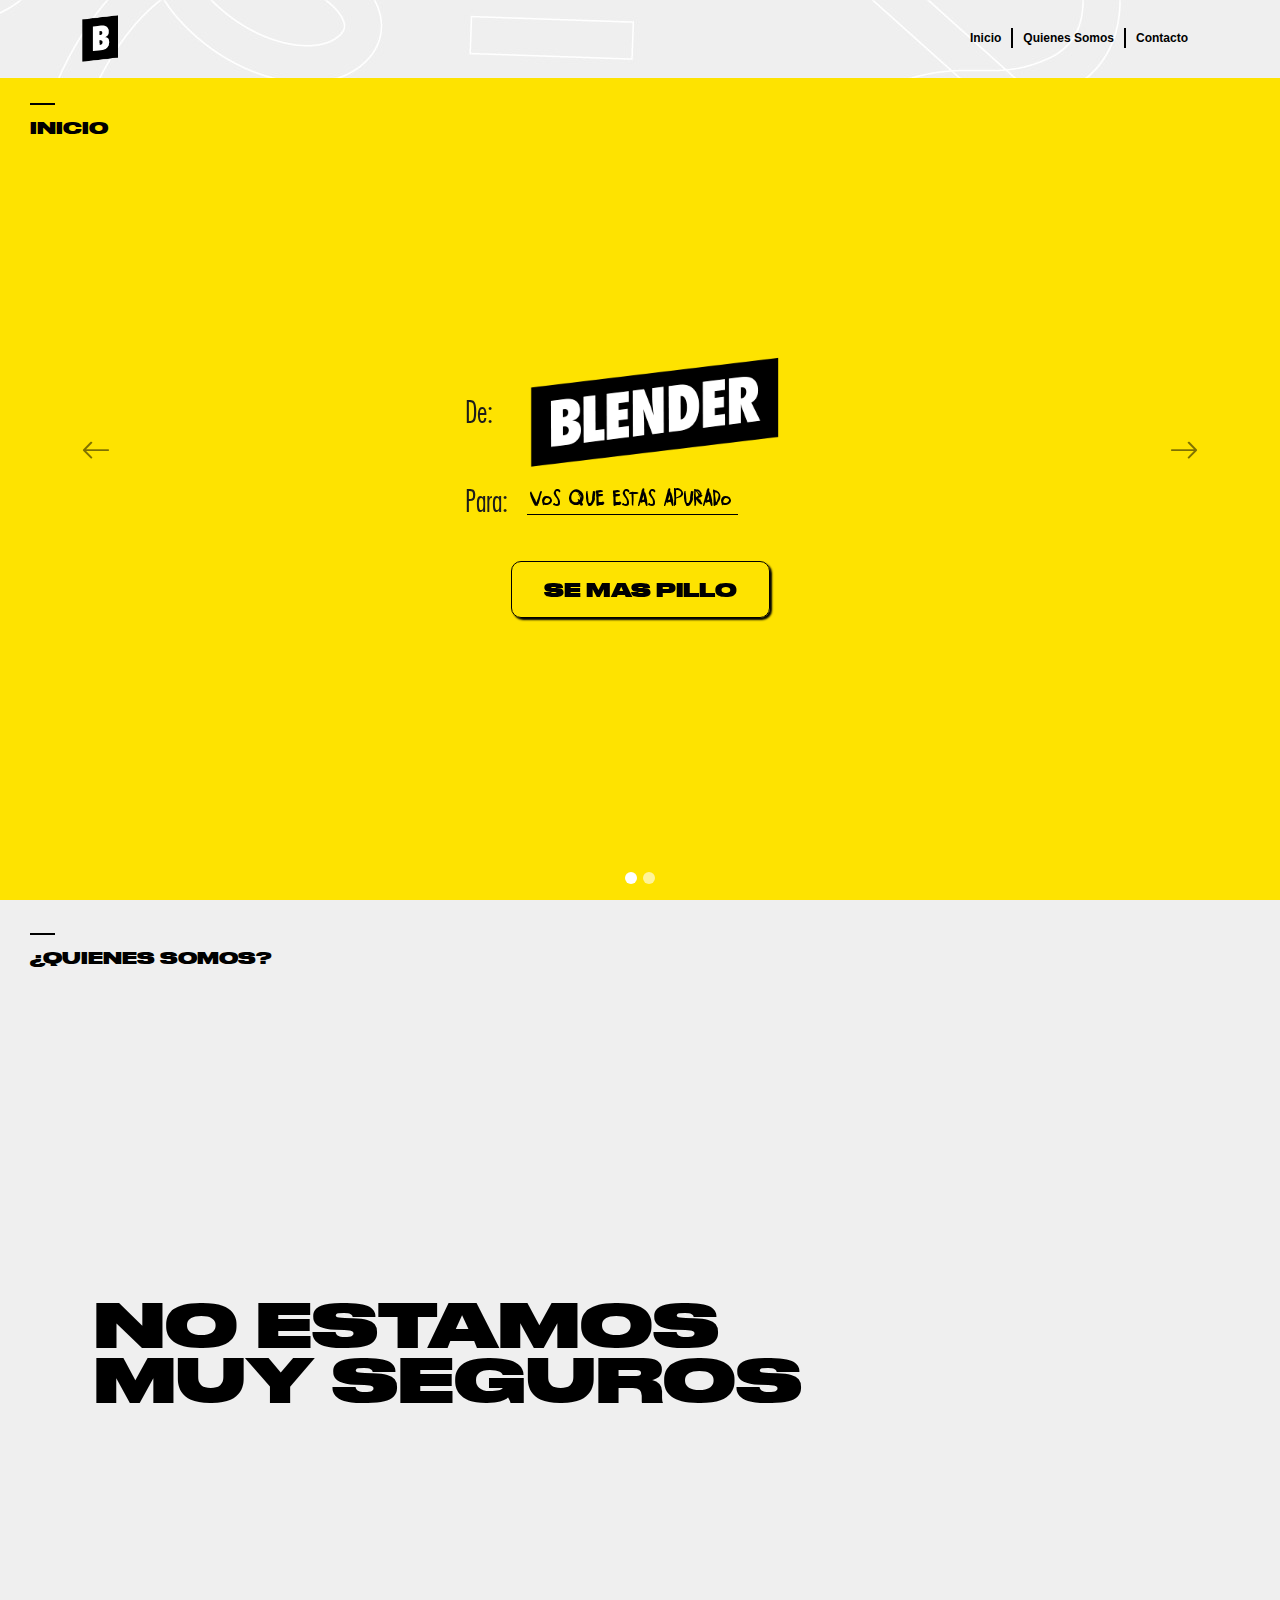
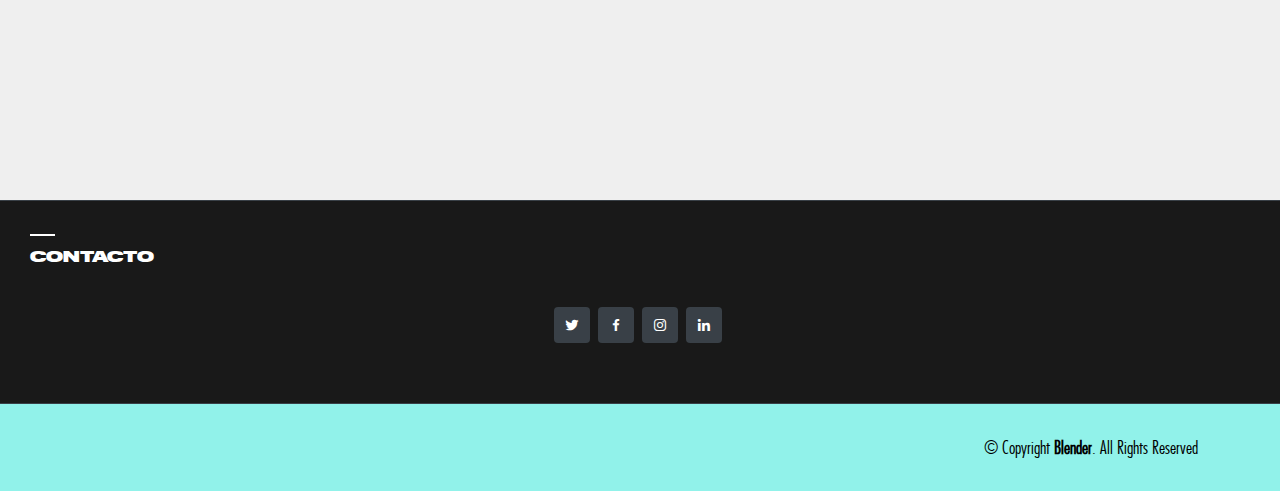
==== index.html @ 7b69eb45 "todo" ====
<!DOCTYPE html>
<html lang="en">

<head>
  <meta charset="utf-8">
  <meta content="width=device-width, initial-scale=1.0" name="viewport">

  <title>Blender</title>
  <meta content="" name="description">
  <meta content="" name="keywords">

  <!-- Favicons -->
  <link href="assets/img/logo.png" rel="icon">
  <link href="assets/img/apple-touch-icon.png" rel="apple-touch-icon">

  <!-- Google Fonts -->
  <link href="https://fonts.googleapis.com/css?family=Open+Sans:300,300i,400,400i,600,600i,700,700i|Raleway:300,300i,400,400i,500,500i,600,600i,700,700i|Poppins:300,300i,400,400i,500,500i,600,600i,700,700i" rel="stylesheet">

  <!-- Vendor CSS Files -->
  <link href="assets/vendor/animate.css/animate.min.css" rel="stylesheet">
  <link href="assets/vendor/bootstrap/css/bootstrap.min.css" rel="stylesheet">
  <link href="assets/vendor/bootstrap-icons/bootstrap-icons.css" rel="stylesheet">
  <link href="assets/vendor/boxicons/css/boxicons.min.css" rel="stylesheet">
  <link href="assets/vendor/glightbox/css/glightbox.min.css" rel="stylesheet">
  <link href="assets/vendor/remixicon/remixicon.css" rel="stylesheet">
  <link href="assets/vendor/swiper/swiper-bundle.min.css" rel="stylesheet">

  <!-- Template Main CSS File -->
  <link href="assets/css/style.css" rel="stylesheet">
</head>

<body>

  <!-- ======= Header ======= -->
  <header id="header" class="fixed-top header-inner-pages">
    <div class="container d-flex align-items-center justify-content-between">

      
      <!-- Uncomment below if you prefer to use an image logo -->
     <a href="index.html" class="logo"><img src="assets/img/logo.png" alt="logo de la blender" class="img-fluid"></a>

      <nav id="navbar" class="navbar">
        <ul>
          <li><a class="nav-link scrollto active" href="#hero">Inicio</a></li>
          <li><a class="nav-link scrollto middle" href="#team">Quienes somos</a></li>
          <li><a class="nav-link scrollto" href="#contact">Contacto</a></li>
        </ul>
        <i class="bi bi-list mobile-nav-toggle"></i>
      </nav><!-- .navbar -->

    </div>
  </header><!-- End Header -->

  <!-- ======= Hero Section ======= -->
  <section id="hero">
    <div id="heroCarousel" data-bs-interval="5000" class="carousel slide carousel-fade" data-bs-ride="carousel">

      <ol class="carousel-indicators" id="hero-carousel-indicators"></ol>

      <div class="carousel-inner" role="listbox">
        <div class="overlay top left inicio">
          Inicio
        </div>
        <!-- Slide 1 -->
        <div class="carousel-item active">
          <div class="carousel-container">
            <div class="container">
              <form class="formHome animated fadeInUp">
                <div class="form-group row">
                  <label for="staticEmail" class="col-xs-12 col-lg-2 col-form-label futura">De:</label>
                  <div class="col-xs-12 col-lg-10 blockLogo">
                    <img src="assets/img/logoBig.png" alt="logo" class="img-fluid imgLogo">
                  </div>
                </div>
                <div class="form-group row">
                  <label for="inputPassword" class="col-xs-12 col-lg-2 col-form-label futura">Para:</label>
                  <div class="col-xs-12 col-lg-10 inputblock">
                    <input type="email" class="inputSemas" aria-describedby="emailHelp" placeholder="Vos que estás apurado">
                  </div>
                </div>
                <button href="#about" type="submit" class="btn-get-started animated fadeInUp scrollto semas">Se mas pillo</button>
              </form>
            </div>
          </div>
        </div>

        <!-- Slide 2 -->
        <div class="carousel-item slideVideo">
          <div class="carousel-container">
            <video autoplay muted loop id="myVideo">
              <source src="assets/img/video.mp4" type="video/mp4">
            </video>
            <div class="container">
              <a href="#about" class="btn-get-started animated fadeInUp scrollto semas">Se mas feliz</a>
            </div>
          </div>
        </div>
      </div>
      
      <a class="carousel-control-prev" href="#heroCarousel" role="button" data-bs-slide="prev">
        <span class="carousel-control-prev-icon bi bi-arrow-left" aria-hidden="true"></span>
      </a>
      <a class="carousel-control-next" href="#heroCarousel" role="button" data-bs-slide="next">
        <span class="carousel-control-next-icon bi bi-arrow-right" aria-hidden="true"></span>
      </a>

    </div>
  </section><!-- End Hero -->

  <main id="main">


    <!-- ======= Cta Section ======= -->
    <section id="team" class="cta">
      <div class="container">
        <div class="overlay top left quienes">
          ¿Quienes somos?
        </div>
        <div class="container">
          <span class="noestamosTitle">No estamos muy seguros</span>
        </div>
      </div>
    </section><!-- End Cta Section -->
  </main><!-- End #main -->

  <!-- ======= Footer ======= -->
  <footer id="footer">

    <div id="contact" class="footer-top">
      <div class="container-fluid">
        <div class="row justify-content-center">
          <div class="overlay top left contacto">
            Contacto
          </div>
            <div class="row">
              <div class="footer-info">
                <div class="social-links mt-3">
                  <a href="#" class="twitter"><i class="bx bxl-twitter"></i></a>
                  <a href="#" class="facebook"><i class="bx bxl-facebook"></i></a>
                  <a href="#" class="instagram"><i class="bx bxl-instagram"></i></a>
                  <a href="#" class="linkedin"><i class="bx bxl-linkedin"></i></a>
                </div>
              </div>

            </div>
        </div>
      </div>
    </div>

    <div class="container">
      <div class="copyright">
        &copy; Copyright <strong><span>Blender</span></strong>. All Rights Reserved
      </div>
    </div>
  </footer><!-- End Footer -->

  <div id="preloader"></div>
  <a href="#" class="back-to-top d-flex align-items-center justify-content-center"><i class="bi bi-arrow-up-short"></i></a>

  <!-- Vendor JS Files -->
  <script src="assets/vendor/purecounter/purecounter_vanilla.js"></script>
  <script src="assets/vendor/bootstrap/js/bootstrap.bundle.min.js"></script>
  <script src="assets/vendor/glightbox/js/glightbox.min.js"></script>
  <script src="assets/vendor/isotope-layout/isotope.pkgd.min.js"></script>
  <script src="assets/vendor/swiper/swiper-bundle.min.js"></script>
  <script src="assets/vendor/waypoints/noframework.waypoints.js"></script>
  <script src="assets/vendor/php-email-form/validate.js"></script>

  <!-- Template Main JS File -->
  <script src="assets/js/main.js"></script>

</body>

</html>
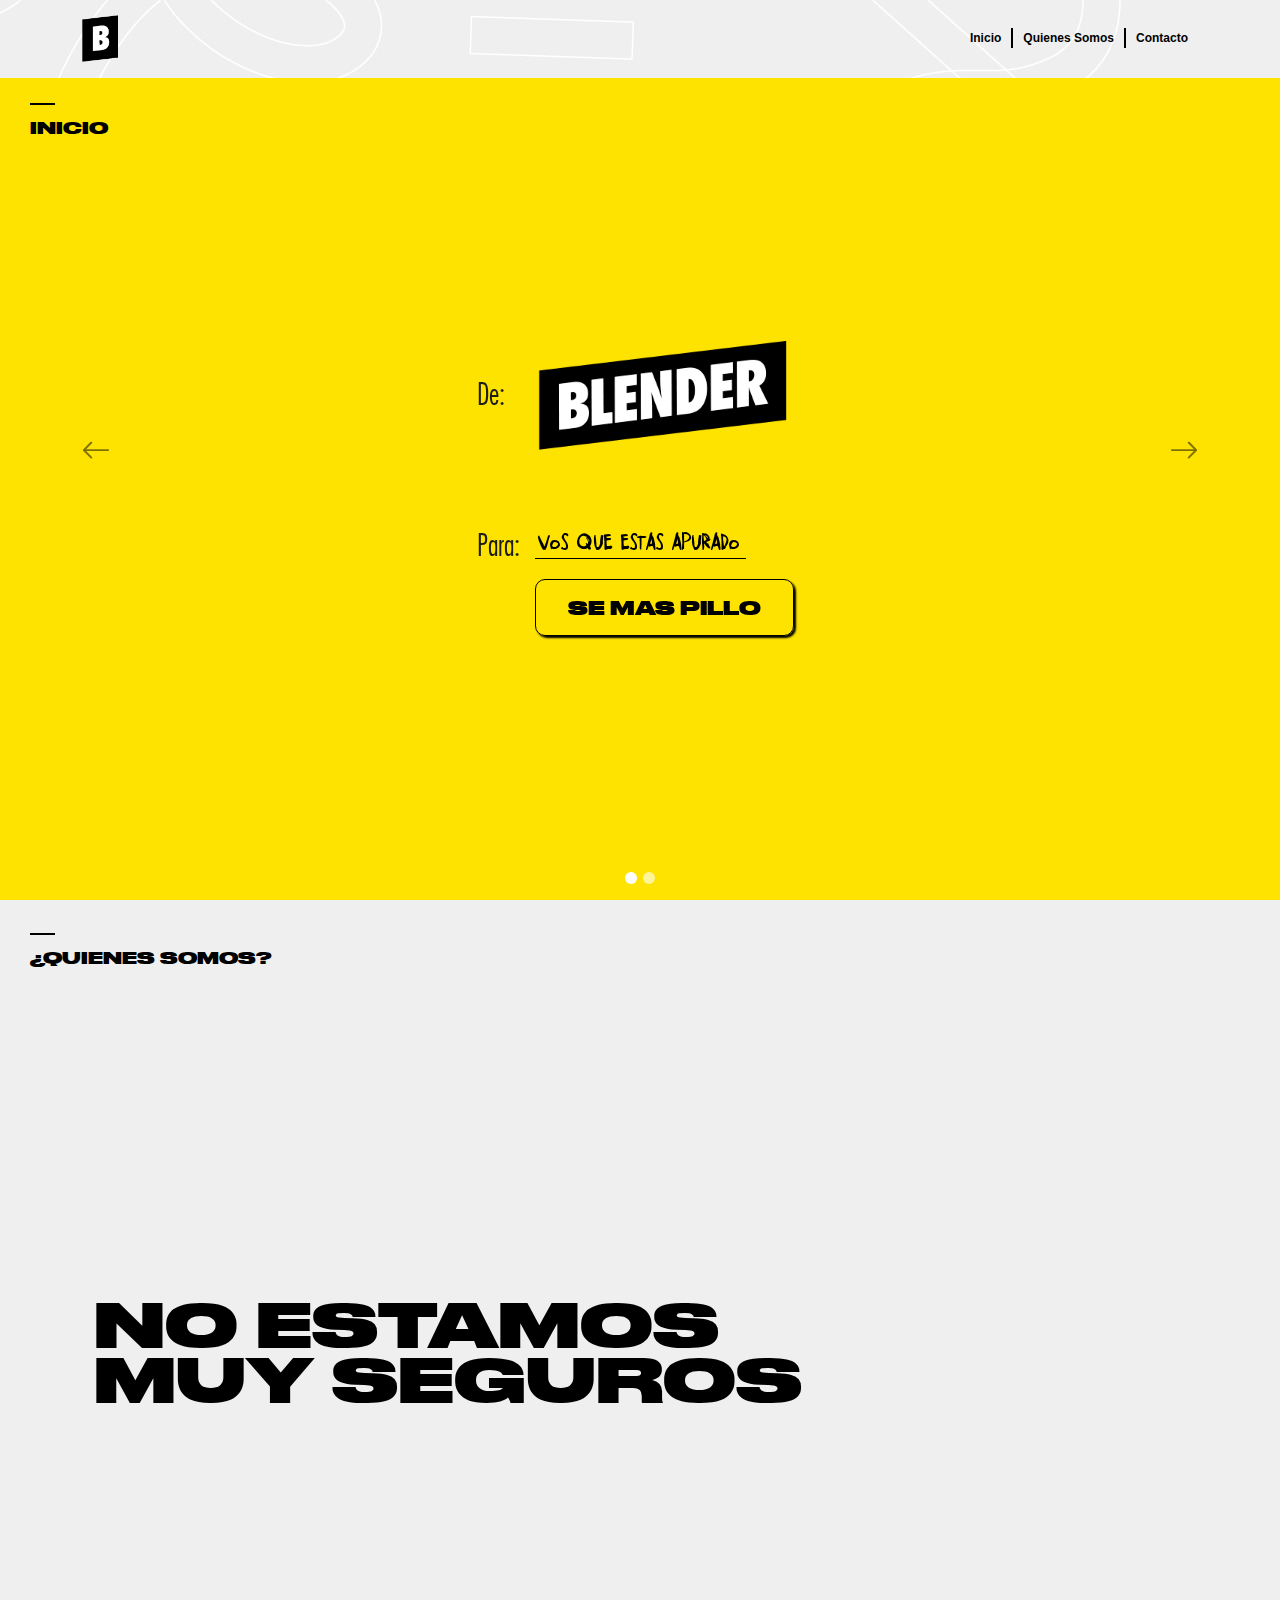
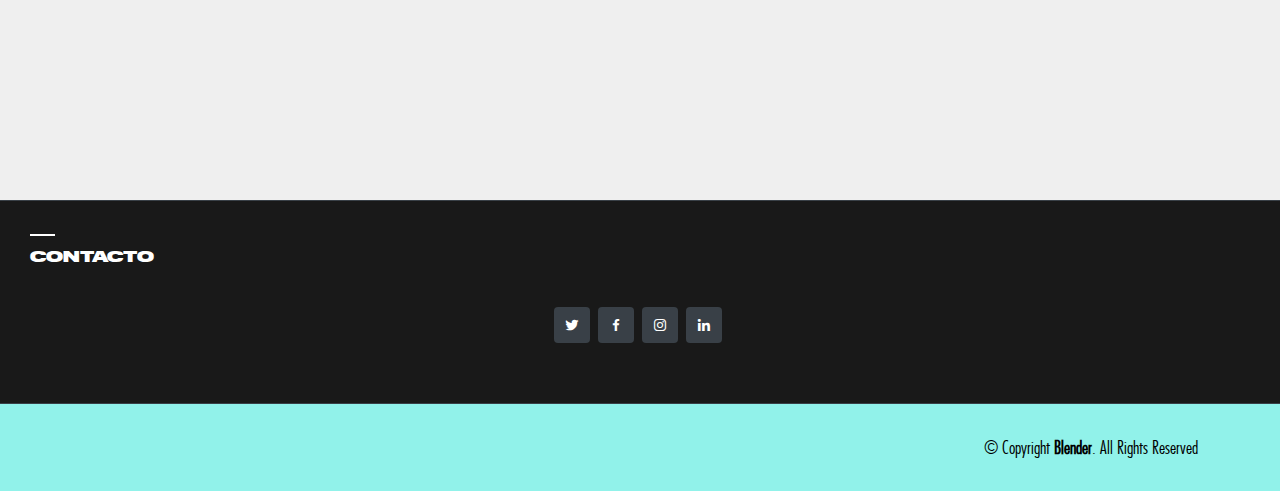
==== commit b2c620a7: "integracion con mailchimp, elimino el tag form de mas que habia" ====
--- a/index.html
+++ b/index.html
@@ -30,12 +30,9 @@
 </head>
 
 <body>
-
   <!-- ======= Header ======= -->
   <header id="header" class="fixed-top header-inner-pages">
     <div class="container d-flex align-items-center justify-content-between">
-
-      
       <!-- Uncomment below if you prefer to use an image logo -->
      <a href="index.html" class="logo"><img src="assets/img/logo.png" alt="logo de la blender" class="img-fluid"></a>
 
@@ -64,8 +61,7 @@
         <!-- Slide 1 -->
         <div class="carousel-item active">
           <div class="carousel-container">
-            <div class="container">
-              <form class="formHome animated fadeInUp">
+            <div class="container formBlock">
                 <div class="form-group row">
                   <label for="staticEmail" class="col-xs-12 col-lg-2 col-form-label futura">De:</label>
                   <div class="col-xs-12 col-lg-10 blockLogo">
@@ -75,11 +71,31 @@
                 <div class="form-group row">
                   <label for="inputPassword" class="col-xs-12 col-lg-2 col-form-label futura">Para:</label>
                   <div class="col-xs-12 col-lg-10 inputblock">
-                    <input type="email" class="inputSemas" aria-describedby="emailHelp" placeholder="Vos que estás apurado">
+                    <!--<input type="email" name="email" class="inputSemas" aria-describedby="emailHelp" placeholder="Vos que estás apurado">-->
+                    <div id="mc_embed_signup">
+                        <form action="https://gmail.us17.list-manage.com/subscribe/post?u=00738f355a11528b6ec61c005&amp;id=76365dbe43&amp;f_id=002557e0f0" method="post" id="mc-embedded-subscribe-form" name="mc-embedded-subscribe-form" class="animated fadeInUp formHome validate" target="_blank" novalidate>
+                          <div id="mc_embed_signup_scroll">
+                            <div class="mc-field-group">
+                              <input type="email" placeholder="Vos que estás apurado" value="" name="EMAIL" class="required email inputSemas" id="mce-EMAIL" required>
+                              <span id="mce-EMAIL-HELPERTEXT" class="helper_text"></span>
+                            </div>
+                            <div id="mce-responses" class="clear">
+                              <div class="response" id="mce-error-response" style="display:none"></div>
+                              <div class="response" id="mce-success-response" style="display:none"></div>
+                            </div> 
+                            <div style="position: absolute; left: -5000px;" aria-hidden="true">
+                              <input type="text" name="b_00738f355a11528b6ec61c005_76365dbe43" tabindex="-1" value="">
+                            </div>
+                            <div class="clear">
+                              <input type="submit" value="Se mas pillo" name="subscribe" id="mc-embedded-subscribe" class="button btn-get-started animated fadeInUp scrollto semas subscribe">
+                            </div>
+                          </div>
+                        </form>
+                    </div>
+                  <!--End mc_embed_signup-->
                   </div>
                 </div>
-                <button href="#about" type="submit" class="btn-get-started animated fadeInUp scrollto semas">Se mas pillo</button>
-              </form>
+                <!--<button href="#about" type="submit" id="submit-form" class="btn-get-started animated fadeInUp scrollto semas">Se mas pillo</button>-->
             </div>
           </div>
         </div>
@@ -90,8 +106,8 @@
             <video autoplay muted loop id="myVideo">
               <source src="assets/img/video.mp4" type="video/mp4">
             </video>
-            <div class="container">
-              <a href="#about" class="btn-get-started animated fadeInUp scrollto semas">Se mas feliz</a>
+            <div class="container btnSemas">
+              <a target="_blank" href="https://www.youtube.com/watch?v=92ykd5WiS4Q" class="btn-get-started animated fadeInUp scrollto semas">Se mas feliz</a>
             </div>
           </div>
         </div>
@@ -125,7 +141,6 @@
 
   <!-- ======= Footer ======= -->
   <footer id="footer">
-
     <div id="contact" class="footer-top">
       <div class="container-fluid">
         <div class="row justify-content-center">
@@ -141,7 +156,6 @@
                   <a href="#" class="linkedin"><i class="bx bxl-linkedin"></i></a>
                 </div>
               </div>
-
             </div>
         </div>
       </div>
@@ -160,15 +174,17 @@
   <!-- Vendor JS Files -->
   <script src="assets/vendor/purecounter/purecounter_vanilla.js"></script>
   <script src="assets/vendor/bootstrap/js/bootstrap.bundle.min.js"></script>
-  <script src="assets/vendor/glightbox/js/glightbox.min.js"></script>
-  <script src="assets/vendor/isotope-layout/isotope.pkgd.min.js"></script>
   <script src="assets/vendor/swiper/swiper-bundle.min.js"></script>
   <script src="assets/vendor/waypoints/noframework.waypoints.js"></script>
   <script src="assets/vendor/php-email-form/validate.js"></script>
 
+
   <!-- Template Main JS File -->
+  <script src="https://code.jquery.com/jquery-3.6.3.js" integrity="sha256-nQLuAZGRRcILA+6dMBOvcRh5Pe310sBpanc6+QBmyVM=" crossorigin="anonymous"></script>
   <script src="assets/js/main.js"></script>
 
+  <script type='text/javascript' src='//s3.amazonaws.com/downloads.mailchimp.com/js/mc-validate.js'></script>
+  <script type='text/javascript'>(function($) {window.fnames = new Array(); window.ftypes = new Array();fnames[0]='EMAIL';ftypes[0]='email';fnames[1]='FNAME';ftypes[1]='text';fnames[2]='LNAME';ftypes[2]='text';fnames[3]='ADDRESS';ftypes[3]='address';fnames[4]='PHONE';ftypes[4]='phone';}(jQuery));var $mcj = jQuery.noConflict(true);</script>
 </body>
 
 </html>--- a/assets/css/style.css
+++ b/assets/css/style.css
@@ -569,302 +569,6 @@
   padding: 80px 0;
 }
 
-.section-bg {
-  background-color: #fafafb;
-}
-
-.section-title {
-  text-align: center;
-  padding-bottom: 50px;
-}
-
-.section-title h2 {
-  font-size: 13px;
-  letter-spacing: 1px;
-  font-weight: 700;
-  padding: 8px 20px;
-  margin: 0;
-  background: #f5f9fc;
-  color: #428bca;
-  display: inline-block;
-  text-transform: uppercase;
-  border-radius: 50px;
-}
-
-.section-title h3 {
-  margin: 15px 0 0 0;
-  font-size: 32px;
-  font-weight: 700;
-}
-
-.section-title h3 span {
-  color: #428bca;
-}
-
-.section-title p {
-  margin: 15px auto 0 auto;
-  font-weight: 500;
-  color: #919191;
-}
-
-@media (min-width: 1024px) {
-  .section-title p {
-    width: 50%;
-  }
-}
-
-/*--------------------------------------------------------------
-# About
---------------------------------------------------------------*/
-.about .icon-boxes h3 {
-  font-size: 28px;
-  font-weight: 700;
-  color: #394047;
-  margin-bottom: 15px;
-}
-
-.about .icon-box {
-  margin-top: 40px;
-}
-
-.about .icon-box .icon {
-  float: left;
-  display: flex;
-  align-items: center;
-  justify-content: center;
-  width: 64px;
-  height: 64px;
-  border: 2px solid #b9d4ec;
-  border-radius: 50px;
-  transition: 0.5s;
-}
-
-.about .icon-box .icon i {
-  color: #428bca;
-  font-size: 32px;
-}
-
-.about .icon-box:hover .icon {
-  background: #428bca;
-  border-color: #428bca;
-}
-
-.about .icon-box:hover .icon i {
-  color: #fff;
-}
-
-.about .icon-box .title {
-  margin-left: 85px;
-  font-weight: 700;
-  margin-bottom: 10px;
-  font-size: 18px;
-}
-
-.about .icon-box .title a {
-  color: #343a40;
-  transition: 0.3s;
-}
-
-.about .icon-box .title a:hover {
-  color: #428bca;
-}
-
-.about .icon-box .description {
-  margin-left: 85px;
-  line-height: 24px;
-  font-size: 14px;
-}
-
-.about .video-box {
-  background: url("../img/about.jpg") center center no-repeat;
-  background-size: cover;
-  min-height: 500px;
-}
-
-.about .play-btn {
-  width: 94px;
-  height: 94px;
-  background: radial-gradient(#428bca 50%, rgba(66, 139, 202, 0.4) 52%);
-  border-radius: 50%;
-  display: block;
-  position: absolute;
-  left: calc(50% - 47px);
-  top: calc(50% - 47px);
-  overflow: hidden;
-}
-
-.about .play-btn::after {
-  content: "";
-  position: absolute;
-  left: 50%;
-  top: 50%;
-  transform: translateX(-40%) translateY(-50%);
-  width: 0;
-  height: 0;
-  border-top: 10px solid transparent;
-  border-bottom: 10px solid transparent;
-  border-left: 15px solid #fff;
-  z-index: 100;
-  transition: all 400ms cubic-bezier(0.55, 0.055, 0.675, 0.19);
-}
-
-.about .play-btn::before {
-  content: "";
-  position: absolute;
-  width: 120px;
-  height: 120px;
-  animation-delay: 0s;
-  animation: pulsate-btn 2s;
-  animation-direction: forwards;
-  animation-iteration-count: infinite;
-  animation-timing-function: steps;
-  opacity: 1;
-  border-radius: 50%;
-  border: 5px solid rgba(66, 139, 202, 0.7);
-  top: -15%;
-  left: -15%;
-  background: rgba(198, 16, 0, 0);
-}
-
-.about .play-btn:hover::after {
-  border-left: 15px solid #428bca;
-  transform: scale(20);
-}
-
-.about .play-btn:hover::before {
-  content: "";
-  position: absolute;
-  left: 50%;
-  top: 50%;
-  transform: translateX(-40%) translateY(-50%);
-  width: 0;
-  height: 0;
-  border: none;
-  border-top: 10px solid transparent;
-  border-bottom: 10px solid transparent;
-  border-left: 15px solid #fff;
-  z-index: 200;
-  animation: none;
-  border-radius: 0;
-}
-
-@keyframes pulsate-btn {
-  0% {
-    transform: scale(0.6, 0.6);
-    opacity: 1;
-  }
-
-  100% {
-    transform: scale(1, 1);
-    opacity: 0;
-  }
-}
-
-/*--------------------------------------------------------------
-# Counts
---------------------------------------------------------------*/
-.counts {
-  padding: 80px 0 60px 0;
-}
-
-.counts .counters span {
-  font-size: 48px;
-  display: block;
-  color: #428bca;
-  font-weight: 700;
-}
-
-.counts .counters p {
-  padding: 0;
-  margin: 0 0 20px 0;
-  font-family: "Raleway", sans-serif;
-  font-size: 15px;
-  font-weight: 500;
-}
-
-/*--------------------------------------------------------------
-# Skills
---------------------------------------------------------------*/
-.skills {
-  padding-top: 0;
-}
-
-.skills .progress {
-  height: 60px;
-  display: block;
-  background: none;
-  border-radius: 0;
-}
-
-.skills .progress .skill {
-  padding: 10px 0;
-  margin: 0;
-  text-transform: uppercase;
-  display: block;
-  font-weight: 600;
-  font-family: "Poppins", sans-serif;
-  color: #394047;
-}
-
-.skills .progress .skill .val {
-  float: right;
-  font-style: normal;
-}
-
-.skills .progress-bar-wrap {
-  background: #e3e6e9;
-}
-
-.skills .progress-bar {
-  width: 1px;
-  height: 10px;
-  transition: 0.9s;
-  background-color: #428bca;
-}
-
-/*--------------------------------------------------------------
-# Services
---------------------------------------------------------------*/
-.services {
-  padding-bottom: 30px;
-}
-
-.services .icon-box {
-  margin-bottom: 60px;
-}
-
-.services .icon {
-  float: left;
-}
-
-.services .icon i {
-  color: #428bca;
-  font-size: 36px;
-  line-height: 1;
-}
-
-.services .title {
-  margin-left: 60px;
-  font-weight: 700;
-  margin-bottom: 15px;
-  font-size: 18px;
-}
-
-.services .title a {
-  color: #343a40;
-  transition: 0.3s;
-}
-
-.services .icon-box:hover .title a {
-  color: #428bca;
-}
-
-.services .description {
-  margin-left: 60px;
-  line-height: 24px;
-  font-size: 14px;
-}
-
 /*--------------------------------------------------------------
 # Cta
 --------------------------------------------------------------*/
@@ -908,256 +612,6 @@
 }
 
 /*--------------------------------------------------------------
-# Portfolio
---------------------------------------------------------------*/
-.portfolio .portfolio-item {
-  margin-bottom: 30px;
-}
-
-.portfolio #portfolio-flters {
-  padding: 0;
-  margin: 0 auto 20px auto;
-  list-style: none;
-  text-align: center;
-}
-
-.portfolio #portfolio-flters li {
-  cursor: pointer;
-  display: inline-block;
-  padding: 8px 15px 10px 15px;
-  font-size: 14px;
-  font-weight: 600;
-  line-height: 1;
-  text-transform: uppercase;
-  color: #444444;
-  margin-bottom: 5px;
-  transition: all 0.3s ease-in-out;
-  border-radius: 3px;
-}
-
-.portfolio #portfolio-flters li:hover,
-.portfolio #portfolio-flters li.filter-active {
-  color: #fff;
-  background: #428bca;
-}
-
-.portfolio #portfolio-flters li:last-child {
-  margin-right: 0;
-}
-
-.portfolio .portfolio-wrap {
-  transition: 0.3s;
-  position: relative;
-  overflow: hidden;
-  z-index: 1;
-  background: rgba(57, 64, 71, 0.6);
-}
-
-.portfolio .portfolio-wrap::before {
-  content: "";
-  background: rgba(57, 64, 71, 0.6);
-  position: absolute;
-  left: 0;
-  right: 0;
-  top: 0;
-  bottom: 0;
-  transition: all ease-in-out 0.3s;
-  z-index: 2;
-  opacity: 0;
-}
-
-.portfolio .portfolio-wrap img {
-  transition: all ease-in-out 0.3s;
-}
-
-.portfolio .portfolio-wrap .portfolio-info {
-  opacity: 0;
-  position: absolute;
-  top: 0;
-  left: 0;
-  right: 0;
-  bottom: 0;
-  z-index: 3;
-  transition: all ease-in-out 0.3s;
-  display: flex;
-  flex-direction: column;
-  justify-content: flex-end;
-  align-items: flex-start;
-  padding: 20px;
-}
-
-.portfolio .portfolio-wrap .portfolio-info h4 {
-  font-size: 20px;
-  color: #fff;
-  font-weight: 600;
-}
-
-.portfolio .portfolio-wrap .portfolio-info p {
-  color: rgba(255, 255, 255, 0.7);
-  font-size: 14px;
-  text-transform: uppercase;
-  padding: 0;
-  margin: 0;
-  font-style: italic;
-}
-
-.portfolio .portfolio-wrap .portfolio-links {
-  text-align: center;
-  z-index: 4;
-}
-
-.portfolio .portfolio-wrap .portfolio-links a {
-  color: #fff;
-  margin: 0 5px 0 0;
-  font-size: 28px;
-  display: inline-block;
-  transition: 0.3s;
-}
-
-.portfolio .portfolio-wrap .portfolio-links a:hover {
-  color: #6aa3d5;
-}
-
-.portfolio .portfolio-wrap:hover::before {
-  opacity: 1;
-}
-
-.portfolio .portfolio-wrap:hover img {
-  transform: scale(1.2);
-}
-
-.portfolio .portfolio-wrap:hover .portfolio-info {
-  opacity: 1;
-}
-
-/*--------------------------------------------------------------
-# Portfolio Details
---------------------------------------------------------------*/
-.portfolio-details {
-  padding-top: 40px;
-}
-
-.portfolio-details .portfolio-details-slider img {
-  width: 100%;
-}
-
-.portfolio-details .portfolio-details-slider .swiper-pagination {
-  margin-top: 20px;
-  position: relative;
-}
-
-.portfolio-details .portfolio-details-slider .swiper-pagination .swiper-pagination-bullet {
-  width: 12px;
-  height: 12px;
-  background-color: #fff;
-  opacity: 1;
-  border: 1px solid #428bca;
-}
-
-.portfolio-details .portfolio-details-slider .swiper-pagination .swiper-pagination-bullet-active {
-  background-color: #428bca;
-}
-
-.portfolio-details .portfolio-info {
-  padding: 30px;
-  box-shadow: 0px 0 30px rgba(57, 64, 71, 0.08);
-}
-
-.portfolio-details .portfolio-info h3 {
-  font-size: 22px;
-  font-weight: 700;
-  margin-bottom: 20px;
-  padding-bottom: 20px;
-  border-bottom: 1px solid #eee;
-}
-
-.portfolio-details .portfolio-info ul {
-  list-style: none;
-  padding: 0;
-  font-size: 15px;
-}
-
-.portfolio-details .portfolio-info ul li+li {
-  margin-top: 10px;
-}
-
-.portfolio-details .portfolio-description {
-  padding-top: 30px;
-}
-
-.portfolio-details .portfolio-description h2 {
-  font-size: 26px;
-  font-weight: 700;
-  margin-bottom: 20px;
-}
-
-.portfolio-details .portfolio-description p {
-  padding: 0;
-}
-
-/*--------------------------------------------------------------
-# Testimonials
---------------------------------------------------------------*/
-.testimonials .testimonials-carousel,
-.testimonials .testimonials-slider {
-  overflow: hidden;
-}
-
-.testimonials .testimonial-item {
-  box-sizing: content-box;
-  padding: 40px;
-  box-shadow: 0px 2px 12px rgba(0, 0, 0, 0.08);
-  position: relative;
-  background: #fff;
-}
-
-.testimonials .testimonial-item .testimonial-img {
-  width: 90px;
-  border-radius: 10px;
-  border: 6px solid #fff;
-  float: left;
-  margin: 0 10px 0 0;
-}
-
-.testimonials .testimonial-item h3 {
-  font-size: 18px;
-  font-weight: bold;
-  margin: 10px 0 5px 0;
-  color: #394047;
-}
-
-.testimonials .testimonial-item h4 {
-  font-size: 14px;
-  color: #999;
-  margin: 0;
-}
-
-.testimonials .testimonial-item .quote-icon-left,
-.testimonials .testimonial-item .quote-icon-right {
-  color: #b9d4ec;
-  font-size: 26px;
-}
-
-.testimonials .testimonial-item .quote-icon-left {
-  display: inline-block;
-  left: -5px;
-  position: relative;
-}
-
-.testimonials .testimonial-item .quote-icon-right {
-  display: inline-block;
-  right: -5px;
-  position: relative;
-  top: 10px;
-}
-
-.testimonials .testimonial-item p {
-  font-style: italic;
-  margin: 15px 0 0 0;
-  padding: 0;
-}
-
-/*--------------------------------------------------------------
 # Team
 --------------------------------------------------------------*/
 .team .member {
@@ -1379,47 +833,6 @@
   100% {
     transform: rotate(360deg);
   }
-}
-
-/*--------------------------------------------------------------
-# Breadcrumbs
---------------------------------------------------------------*/
-.breadcrumbs {
-  padding: 15px 0;
-  background: #f7f8f8;
-  min-height: 40px;
-  margin-top: 70px;
-}
-
-@media (max-width: 992px) {
-  .breadcrumbs {
-    margin-top: 58px;
-  }
-}
-
-.breadcrumbs h2 {
-  font-size: 28px;
-  font-weight: 600;
-}
-
-.breadcrumbs ol {
-  display: flex;
-  flex-wrap: wrap;
-  list-style: none;
-  padding: 0 0 10px 0;
-  margin: 0;
-  font-size: 14px;
-}
-
-.breadcrumbs ol li+li {
-  padding-left: 10px;
-}
-
-.breadcrumbs ol li+li::before {
-  display: inline-block;
-  padding-right: 10px;
-  color: #505a63;
-  content: "/";
 }
 
 /*--------------------------------------------------------------
@@ -1678,6 +1091,15 @@
   .blockLogo {
     display: flex;
   }
+  div#mc_embed_signup {
+    margin-top: 77px;
+  }
+  input#mc-embedded-subscribe {
+    display: block !important;
+  }
+  .formBlock {
+    text-align: inherit !important;
+  }
 }
 
 @media only screen and (max-width: 600px) {
@@ -1686,7 +1108,27 @@
   }
 }
 
-input.inputSemas::placeholder{
+img.img-fluid.imgLogo {
+  width: 255px;
+}
+
+video#myVideo {
+  object-fit: cover;
+  width: 100vw;
+  height: 100vh;
+  position: absolute;
+}
+
+.btnSemas{
+  z-index: 9;
+}
+
+input#mc-embedded-subscribe {
+  background-color: transparent;
+  margin-top: 20px;
+}
+
+input#mce-EMAIL::placeholder {
   font-family: "SAYesenin", sans-serif;
   font-size: 24px;
   color: #000;
@@ -1697,14 +1139,7 @@
   outline: none;
 }
 
-img.img-fluid.imgLogo {
-  width: 255px;
-}
-
-video#myVideo {
-  position: fixed;
-  right: 0;
-  bottom: 0;
-  min-width: 100%;
-  min-height: 100%;
+.formBlock{
+  width: 350px;
+  margin: 0 auto;
 }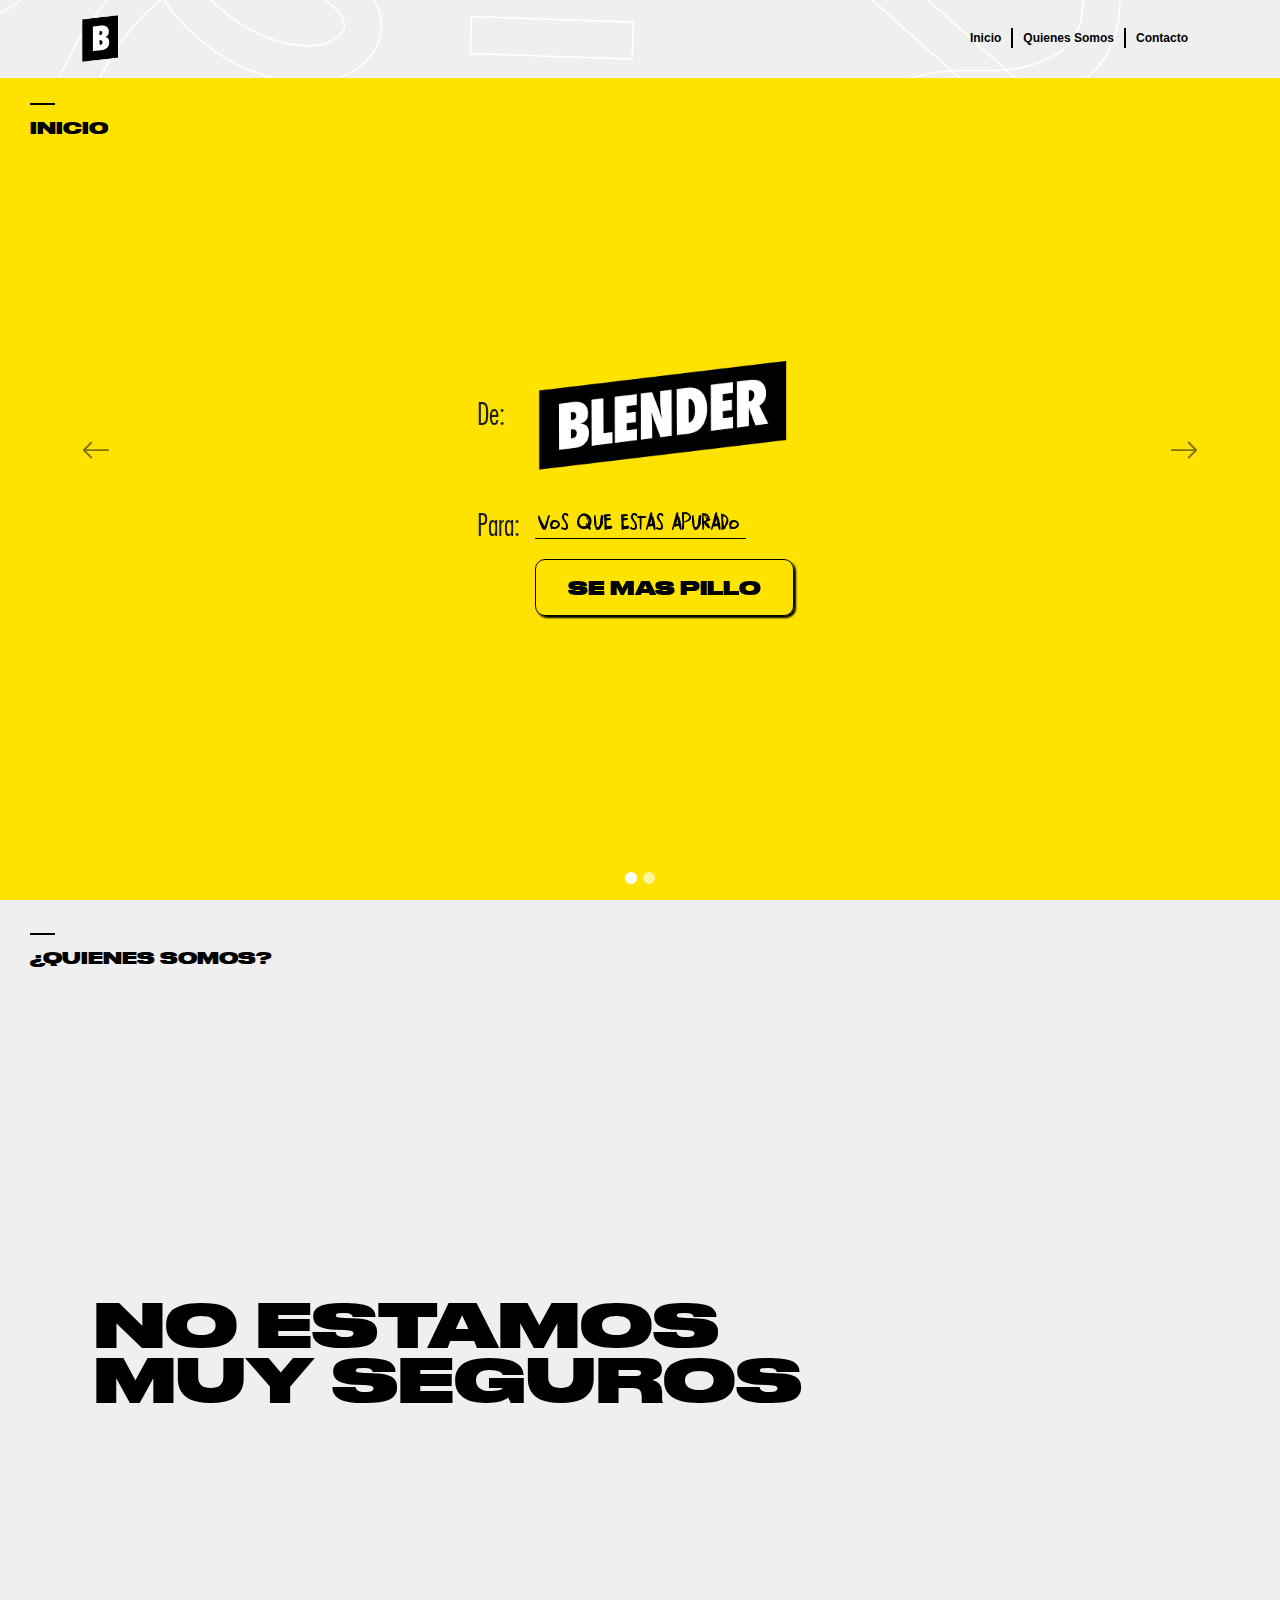
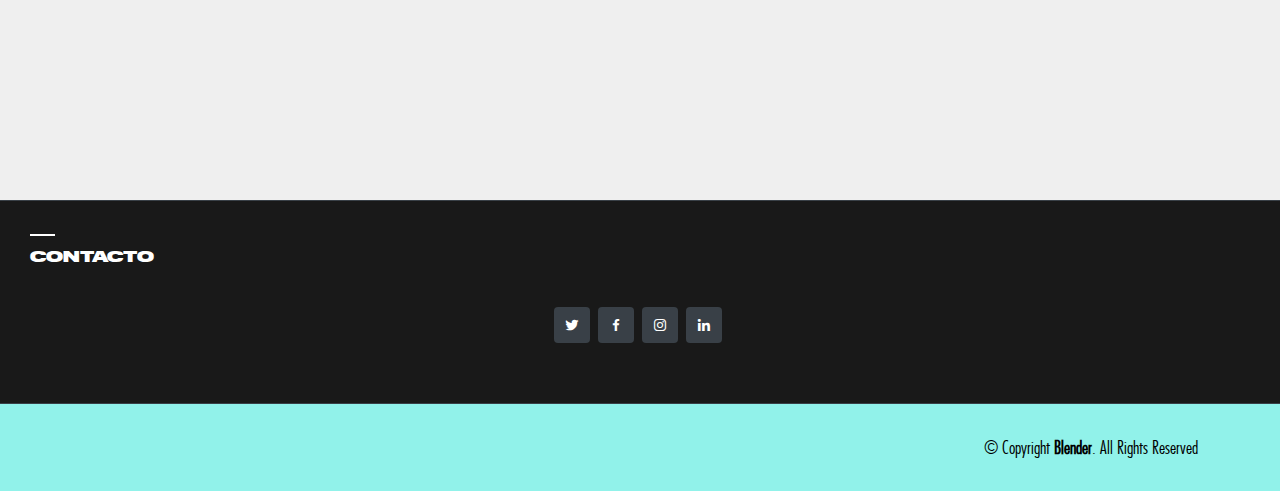
==== commit 0ac64f72: "borro lo que no va" ====
--- a/index.html
+++ b/index.html
@@ -68,7 +68,7 @@
                     <img src="assets/img/logoBig.png" alt="logo" class="img-fluid imgLogo">
                   </div>
                 </div>
-                <div class="form-group row">
+                <div class="form-group row form2">
                   <label for="inputPassword" class="col-xs-12 col-lg-2 col-form-label futura">Para:</label>
                   <div class="col-xs-12 col-lg-10 inputblock">
                     <!--<input type="email" name="email" class="inputSemas" aria-describedby="emailHelp" placeholder="Vos que estás apurado">-->
@@ -180,9 +180,7 @@
 
 
   <!-- Template Main JS File -->
-  <script src="https://code.jquery.com/jquery-3.6.3.js" integrity="sha256-nQLuAZGRRcILA+6dMBOvcRh5Pe310sBpanc6+QBmyVM=" crossorigin="anonymous"></script>
   <script src="assets/js/main.js"></script>
-
   <script type='text/javascript' src='//s3.amazonaws.com/downloads.mailchimp.com/js/mc-validate.js'></script>
   <script type='text/javascript'>(function($) {window.fnames = new Array(); window.ftypes = new Array();fnames[0]='EMAIL';ftypes[0]='email';fnames[1]='FNAME';ftypes[1]='text';fnames[2]='LNAME';ftypes[2]='text';fnames[3]='ADDRESS';ftypes[3]='address';fnames[4]='PHONE';ftypes[4]='phone';}(jQuery));var $mcj = jQuery.noConflict(true);</script>
 </body>
--- a/assets/css/style.css
+++ b/assets/css/style.css
@@ -1100,6 +1100,9 @@
   .formBlock {
     text-align: inherit !important;
   }
+  .form-group.row.form2 {
+    margin-top: -40px;
+  }
 }
 
 @media only screen and (max-width: 600px) {
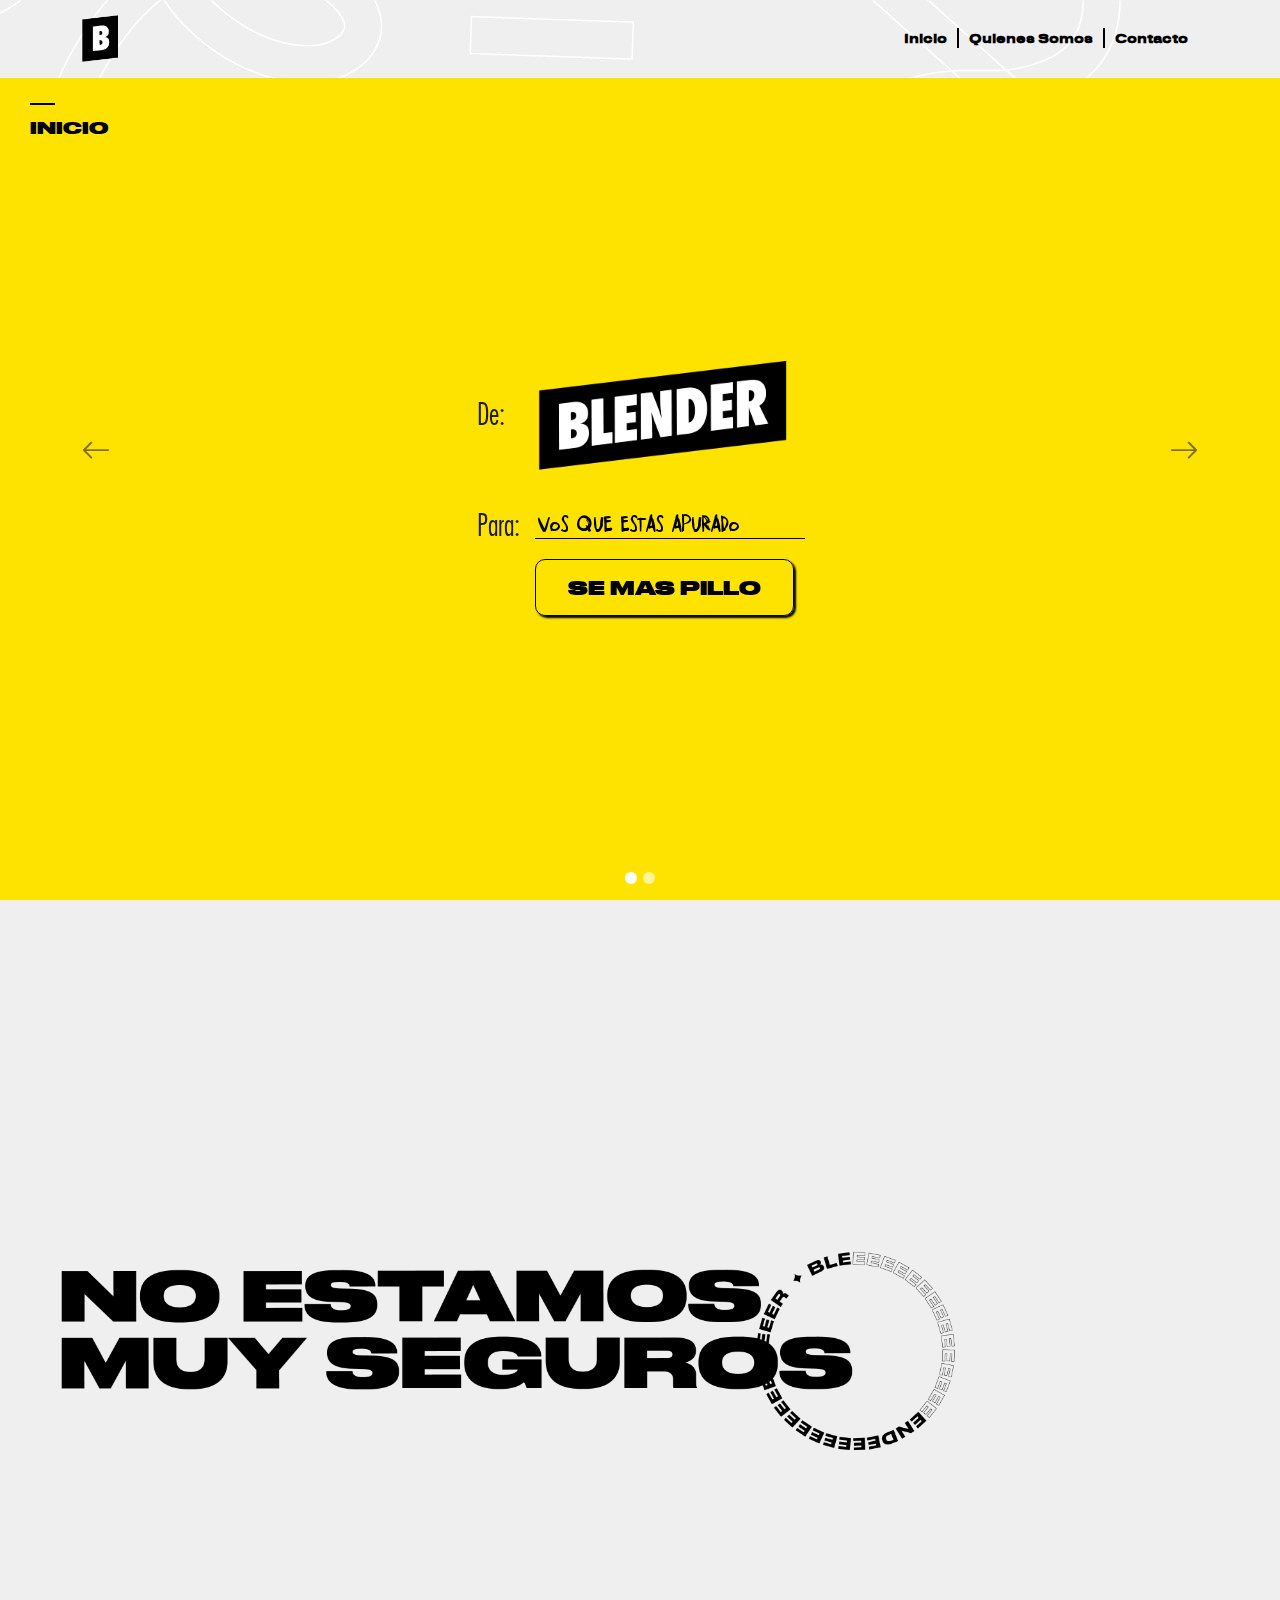
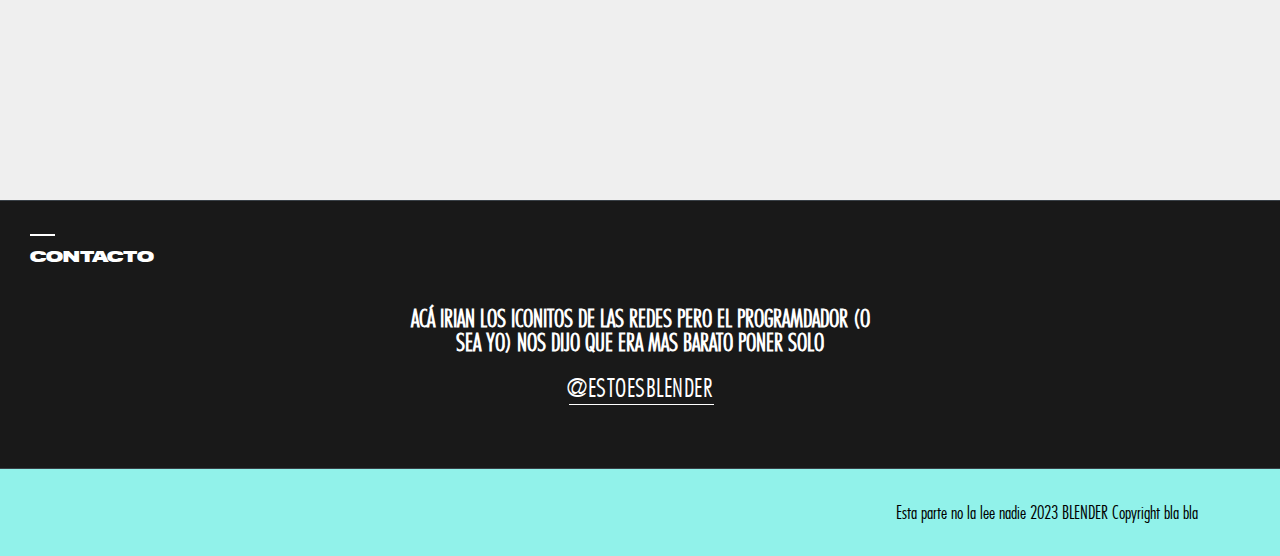
==== commit dbbfb837: "arreglo" ====
--- a/index.html
+++ b/index.html
@@ -34,7 +34,7 @@
   <header id="header" class="fixed-top header-inner-pages">
     <div class="container d-flex align-items-center justify-content-between">
       <!-- Uncomment below if you prefer to use an image logo -->
-     <a href="index.html" class="logo"><img src="assets/img/logo.png" alt="logo de la blender" class="img-fluid"></a>
+     <a href="#" class="logo"><img src="assets/img/logo.png" alt="logo de la blender" class="img-fluid"></a>
 
       <nav id="navbar" class="navbar">
         <ul>
@@ -103,6 +103,9 @@
         <!-- Slide 2 -->
         <div class="carousel-item slideVideo">
           <div class="carousel-container">
+            <video autoplay muted loop id="myVideoMobile">
+              <source src="assets/img/short.mp4" type="video/mp4">
+            </video>
             <video autoplay muted loop id="myVideo">
               <source src="assets/img/video.mp4" type="video/mp4">
             </video>
@@ -128,14 +131,15 @@
 
     <!-- ======= Cta Section ======= -->
     <section id="team" class="cta">
-      <div class="container">
+      <img src="assets/img/noestamos.png" class="noestamos" alt="no estamos muy seguros">
+      <!--<div class="container">
         <div class="overlay top left quienes">
           ¿Quienes somos?
         </div>
         <div class="container">
           <span class="noestamosTitle">No estamos muy seguros</span>
         </div>
-      </div>
+      </div>-->
     </section><!-- End Cta Section -->
   </main><!-- End #main -->
 
@@ -150,10 +154,8 @@
             <div class="row">
               <div class="footer-info">
                 <div class="social-links mt-3">
-                  <a href="#" class="twitter"><i class="bx bxl-twitter"></i></a>
-                  <a href="#" class="facebook"><i class="bx bxl-facebook"></i></a>
-                  <a href="#" class="instagram"><i class="bx bxl-instagram"></i></a>
-                  <a href="#" class="linkedin"><i class="bx bxl-linkedin"></i></a>
+                  <p class="acairia">Acá irian los iconitos de las redes pero el programdador (o sea yo) nos dijo que era mas barato poner solo</p>
+                  <a class="instagram" target="_blank" href="https://www.instagram.com/estoesblender/">@estoesblender</a>
                 </div>
               </div>
             </div>
@@ -163,7 +165,7 @@
 
     <div class="container">
       <div class="copyright">
-        &copy; Copyright <strong><span>Blender</span></strong>. All Rights Reserved
+        Esta parte no la lee nadie 2023 BLENDER Copyright bla bla
       </div>
     </div>
   </footer><!-- End Footer -->
--- a/assets/css/style.css
+++ b/assets/css/style.css
@@ -40,7 +40,7 @@
 
 
 body {
-  font-family: "drukTextWide-bold", sans-serif;
+  font-family: "drukTextWide-medium", sans-serif;
   color: #444444;
 }
 
@@ -918,29 +918,18 @@
   font-size: 14px;
   line-height: 24px;
   margin-bottom: 0;
-  font-family: "Raleway", sans-serif;
+  font-family: "futura-condensedLight", sans-serif;
   color: #fff;
 }
 
 #footer .footer-top .social-links a {
-  font-size: 16px;
-  display: inline-block;
-  background: #394047;
-  color: #fff;
-  line-height: 1;
-  padding: 10px 0;
-  margin-right: 4px;
-  border-radius: 4px;
-  text-align: center;
-  width: 36px;
-  height: 36px;
-  transition: 0.3s;
-}
-
-#footer .footer-top .social-links a:hover {
-  background: #91f2ea;
-  color: #000;
-  text-decoration: none;
+  font-family: "futura-condensedLight", sans-serif;
+  text-transform: uppercase;
+  font-size: 25px;
+  color: #fff;
+  margin-top: 15px;
+  display: block;
+  letter-spacing: 0.5px;
 }
 
 #footer .footer-top h4 {
@@ -999,7 +988,7 @@
 }
 
 #footer .copyright {
-  font-family: "futura-condensedLight";
+  font-family: "futura-condensedLight", sans-serif;
   font-size: 18px;
   text-align: right;
   padding-top: 30px;
@@ -1103,12 +1092,37 @@
   .form-group.row.form2 {
     margin-top: -40px;
   }
+  input#mce-EMAIL {
+    width: 270px;
+  }
+  p.acairia {
+    font-weight: 600;
+    text-transform: uppercase;
+    font-size: 23px !important;
+    width: 461px;
+    display: block;
+    margin: 0 auto;
+  }
+  #myVideoMobile{
+    display: none;
+  }
 }
 
 @media only screen and (max-width: 600px) {
   #hero .btn-get-started{
     font-size: 16px;
   }
+
+  p.acairia {
+    font-size: 20px !important;
+  }
+
+  input#mce-EMAIL {
+    width: 240px;
+  }
+  #myVideo{
+    display: none;
+  }
 }
 
 img.img-fluid.imgLogo {
@@ -1116,6 +1130,13 @@
 }
 
 video#myVideo {
+  object-fit: cover;
+  width: 100vw;
+  height: 100vh;
+  position: absolute;
+}
+
+video#myVideoMobile {
   object-fit: cover;
   width: 100vw;
   height: 100vh;
@@ -1145,4 +1166,17 @@
 .formBlock{
   width: 350px;
   margin: 0 auto;
-}+}
+
+a.instagram:before {
+  position: absolute;
+  content: '';
+  height: 0.5px;
+  margin: 34px 2px;
+  width: 145px;
+  background-color: #fff !important;
+}
+
+.noestamos{
+  width: 100%;
+}
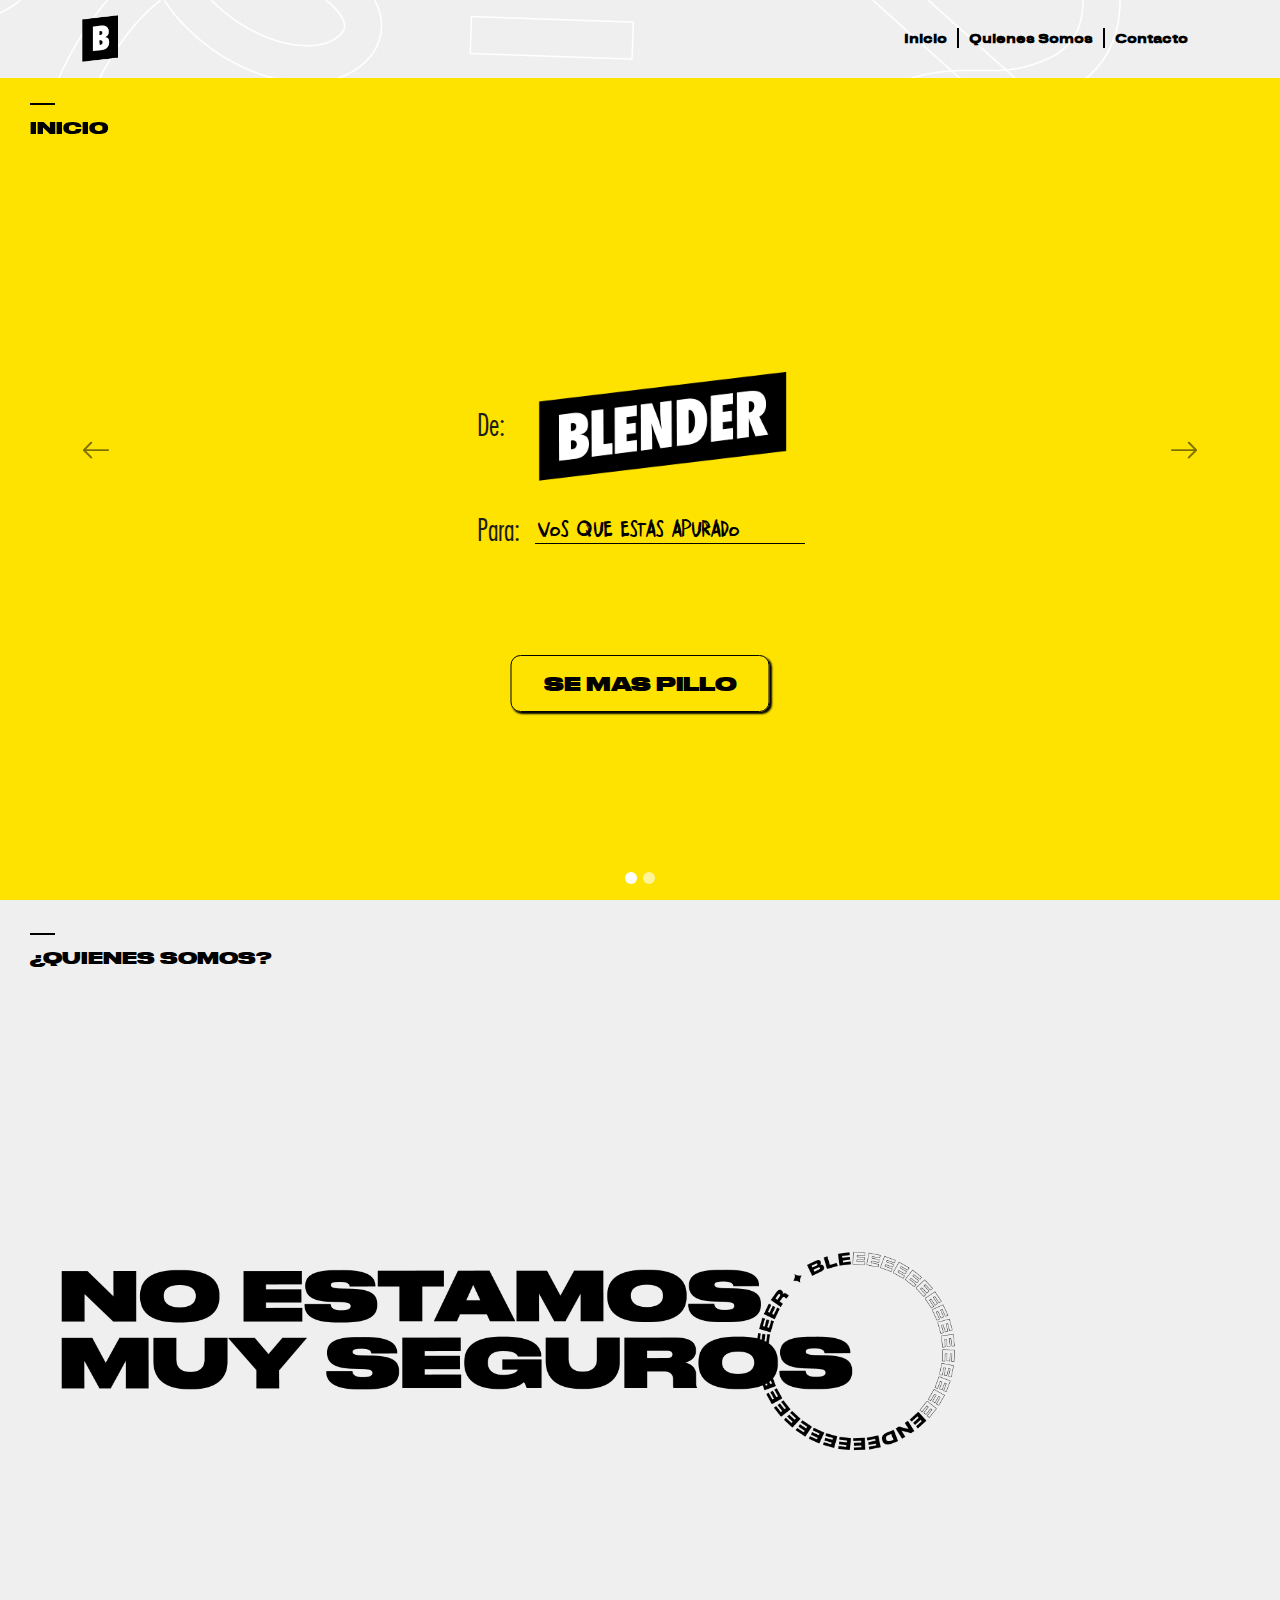
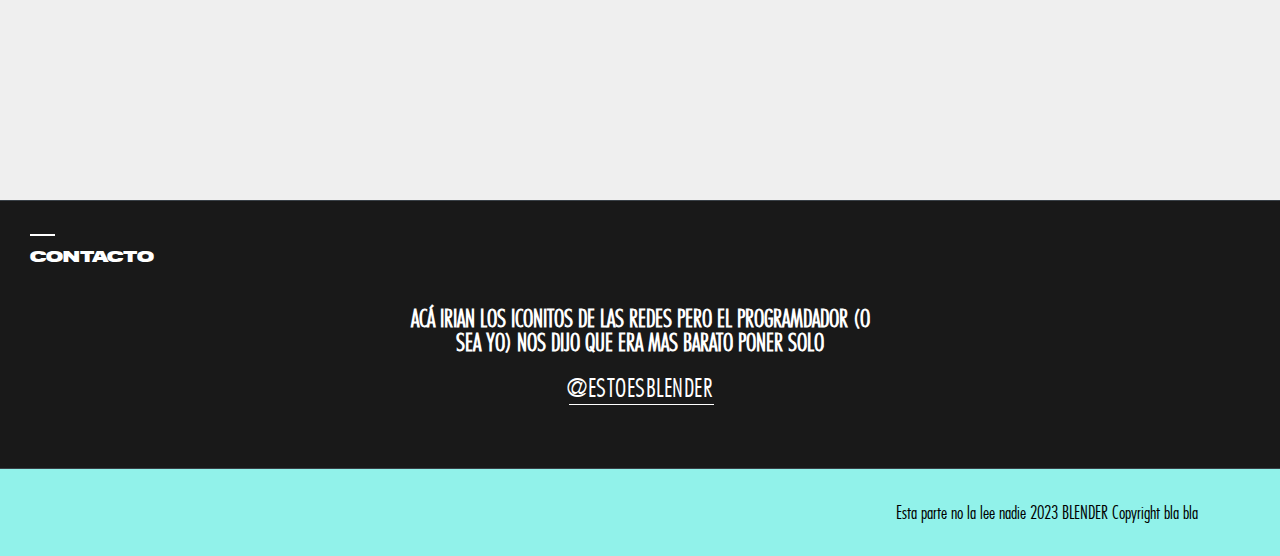
==== commit 02e2ceeb: "arreglo loading" ====
--- a/index.html
+++ b/index.html
@@ -12,9 +12,6 @@
   <!-- Favicons -->
   <link href="assets/img/logo.png" rel="icon">
   <link href="assets/img/apple-touch-icon.png" rel="apple-touch-icon">
-
-  <!-- Google Fonts -->
-  <link href="https://fonts.googleapis.com/css?family=Open+Sans:300,300i,400,400i,600,600i,700,700i|Raleway:300,300i,400,400i,500,500i,600,600i,700,700i|Poppins:300,300i,400,400i,500,500i,600,600i,700,700i" rel="stylesheet">
 
   <!-- Vendor CSS Files -->
   <link href="assets/vendor/animate.css/animate.min.css" rel="stylesheet">
@@ -59,7 +56,7 @@
           Inicio
         </div>
         <!-- Slide 1 -->
-        <div class="carousel-item active">
+        <div class="carousel-item active formSlide">
           <div class="carousel-container">
             <div class="container formBlock">
                 <div class="form-group row">
@@ -76,7 +73,7 @@
                         <form action="https://gmail.us17.list-manage.com/subscribe/post?u=00738f355a11528b6ec61c005&amp;id=76365dbe43&amp;f_id=002557e0f0" method="post" id="mc-embedded-subscribe-form" name="mc-embedded-subscribe-form" class="animated fadeInUp formHome validate" target="_blank" novalidate>
                           <div id="mc_embed_signup_scroll">
                             <div class="mc-field-group">
-                              <input type="email" placeholder="Vos que estás apurado" value="" name="EMAIL" class="required email inputSemas" id="mce-EMAIL" required>
+                              <input type="email" placeholder="Vos que estás apurado" value="" name="EMAIL" class="required email inputSemas" id="mce-EMAIL" required data-bs-toggle="tooltip" data-bs-placement="right" data-bs-title="Ingrese su correo electr&oacute;nico">
                               <span id="mce-EMAIL-HELPERTEXT" class="helper_text"></span>
                             </div>
                             <div id="mce-responses" class="clear">
@@ -95,7 +92,7 @@
                   <!--End mc_embed_signup-->
                   </div>
                 </div>
-                <!--<button href="#about" type="submit" id="submit-form" class="btn-get-started animated fadeInUp scrollto semas">Se mas pillo</button>-->
+                <!--<button href="#about" type="submit" id="submit-form" class="btn-get-started animated fadeInUp scrollto semas" data-bs-toggle="tooltip" data-bs-placement="right" data-bs-title="Tooltip on right">Se mas pillo</button>-->
             </div>
           </div>
         </div>
@@ -103,14 +100,11 @@
         <!-- Slide 2 -->
         <div class="carousel-item slideVideo">
           <div class="carousel-container">
-            <video autoplay muted loop id="myVideoMobile">
-              <source src="assets/img/short.mp4" type="video/mp4">
-            </video>
-            <video autoplay muted loop id="myVideo">
-              <source src="assets/img/video.mp4" type="video/mp4">
+            <video autoplay playsinline muted loop id="myVideo">
+              <source type="video/mp4">
             </video>
             <div class="container btnSemas">
-              <a target="_blank" href="https://www.youtube.com/watch?v=92ykd5WiS4Q" class="btn-get-started animated fadeInUp scrollto semas">Se mas feliz</a>
+              <a target="_blank" href="https://www.youtube.com/watch?v=92ykd5WiS4Q" class="btn-get-started animated fadeInUp scrollto semas btnbgvideo">Se mas feliz</a>
             </div>
           </div>
         </div>
@@ -132,11 +126,11 @@
     <!-- ======= Cta Section ======= -->
     <section id="team" class="cta">
       <img src="assets/img/noestamos.png" class="noestamos" alt="no estamos muy seguros">
-      <!--<div class="container">
+      <div class="container">
         <div class="overlay top left quienes">
           ¿Quienes somos?
         </div>
-        <div class="container">
+        <!--<div class="container">
           <span class="noestamosTitle">No estamos muy seguros</span>
         </div>
       </div>-->
@@ -180,7 +174,6 @@
   <script src="assets/vendor/waypoints/noframework.waypoints.js"></script>
   <script src="assets/vendor/php-email-form/validate.js"></script>
 
-
   <!-- Template Main JS File -->
   <script src="assets/js/main.js"></script>
   <script type='text/javascript' src='//s3.amazonaws.com/downloads.mailchimp.com/js/mc-validate.js'></script>
--- a/assets/css/style.css
+++ b/assets/css/style.css
@@ -417,9 +417,17 @@
 #hero {
   width: 100%;
   height: 100vh;
-  background-color: rgba(34, 39, 43, 0.8);
   overflow: hidden;
   position: relative;
+}
+
+.formSlide{
+  background-color: #fee300;
+}
+section#hero {
+  background-color: #fee300;
+}
+.slideVideo{
   background-color: #fee300;
 }
 
@@ -443,7 +451,7 @@
   align-items: center;
   position: absolute;
   bottom: 0;
-  top: 70px;
+  top: 25px;
   left: 50px;
   right: 50px;
 }
@@ -535,6 +543,7 @@
   border-radius: 10px;
   box-shadow: 2px 2px 2px #000;
   text-transform: uppercase;
+  margin-top: -70px;
 }
 
 a.btn-get-started.animated.fadeInUp.scrollto.semas {
@@ -1017,6 +1026,7 @@
   top: 0px;
   left: 0px;
   font-family: "drukwide-heavy", sans-serif;
+  z-index: 2;
 }
 
 .overlay.inicio {
@@ -1069,10 +1079,7 @@
   .cta {
     height: 100vh;
   }
-  form.formHome {
-    width: 350px;
-    margin: 0 auto;
-  }
+
   label.col-xs-12.col-lg-2.col-form-label.futura {
     display: flex;
     align-items: center;
@@ -1080,9 +1087,7 @@
   .blockLogo {
     display: flex;
   }
-  div#mc_embed_signup {
-    margin-top: 77px;
-  }
+
   input#mc-embedded-subscribe {
     display: block !important;
   }
@@ -1090,7 +1095,7 @@
     text-align: inherit !important;
   }
   .form-group.row.form2 {
-    margin-top: -40px;
+    margin-top: 15px;
   }
   input#mce-EMAIL {
     width: 270px;
@@ -1103,9 +1108,6 @@
     display: block;
     margin: 0 auto;
   }
-  #myVideoMobile{
-    display: none;
-  }
 }
 
 @media only screen and (max-width: 600px) {
@@ -1118,10 +1120,7 @@
   }
 
   input#mce-EMAIL {
-    width: 240px;
-  }
-  #myVideo{
-    display: none;
+    width: 300px;
   }
 }
 
@@ -1149,7 +1148,6 @@
 
 input#mc-embedded-subscribe {
   background-color: transparent;
-  margin-top: 20px;
 }
 
 input#mce-EMAIL::placeholder {
@@ -1180,3 +1178,23 @@
 .noestamos{
   width: 100%;
 }
+
+#mc_embed_signup div.mce_inline_error {
+  font-size: 0;
+}
+
+.mce_inline_error:before {
+  content: 'Este campo es obligatorio';
+  font-size: 14px;
+}
+
+.clear{
+  position: absolute;
+  top: 80%;
+  left: 50%;
+  transform: translate(-50%, -50%);
+}
+
+.container.btnSemas {
+  margin-top: 295px;
+}